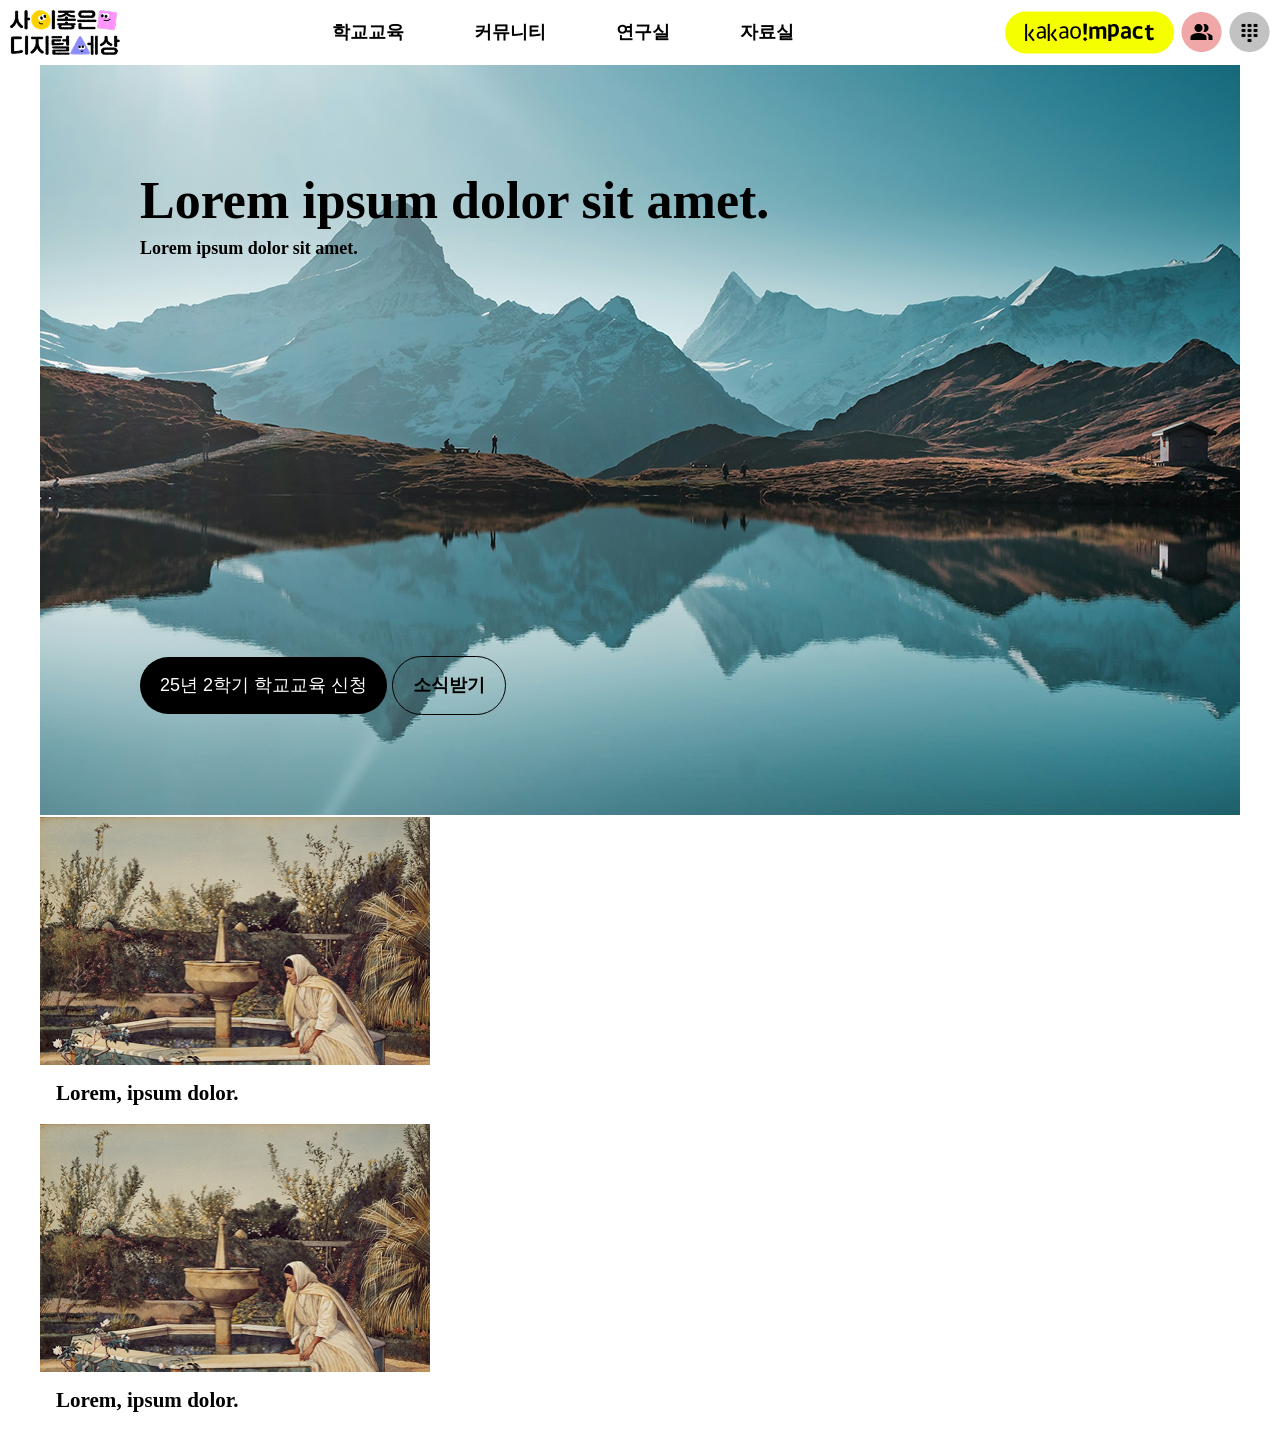
==== 01web/01html/01mysite/kakao/index.html @ fcaff333 "250903_1822" ====
<!DOCTYPE html>
<html lang="ko">
    <head>
        <meta charset="UTF-8" />
        <meta name="viewport" content="width=device-width, initial-scale=1.0" />
        <title>Document</title>
        <link rel="stylesheet" href="css/reset.css" />
        <link rel="stylesheet" href="css/style.css" />
        <style>
            .visualWrap {
                width: 1200px;
                height: 750px;
                /* background: skyblue; */
                background-image: url('img/visual02.png');
                margin-left: auto;
                margin-right: auto;
                padding: 100px;
            }
            .contWrap {
                /* background: pink; */
                width: 500px;
                height: 100%;
                display: flex;
                flex-direction: column;
                justify-content: space-between;
            }
            .btnWrap .btn {
                background-color: black;
                border: 0 none;
                padding: 18px 20px;
                border-radius: 30px;
                color: white;
            }
            .btnWrap .btn.outline {
                background-color: initial;
                color: black;
                font-weight: 700;
                border: 1px solid #000;
            }
            .header {
                padding: 10px;
                display: flex;
                width: 1280px;
                /* background: skyblue; */
                justify-content: space-between;
                align-items: center;
                margin: 0 auto;
            }
            .menuWrap {
                /* width: 500px; */
                display: flex;
                justify-content: space-between;
                gap: 70px;
                font-size: 18px;
                font-weight: 700;
            }
            .utilWrap {
                /* width: 300px; */
                display: flex;
                justify-content: space-between;
                align-items: center;
                gap: 7px;
            }
            /* contcard */

            .card {
                width: 390px;
            }
            .card img {
                width: 100%;
            }
            .card .card-body {
                padding: 16px;
            }
            .contWrap {
                width: 1200px;
                display: flex;
                justify-content: space-between;
                margin: auto;
                flex-wrap: wrap;
            }
        </style>
    </head>
    <body>
        <div class="header">
            <h1><img src="img/logo02.png" alt="" width="110px;" /></h1>
            <div class="menuWrap">
                <a href="#" class="link">학교교육</a>
                <a href="#" class="link">커뮤니티</a>
                <a href="#" class="link">연구실</a>
                <a href="#" class="link">자료실</a>
            </div>
            <div class="utilWrap">
                <img src="img/button01.png" alt="" />
                <img src="img/btn01_02.png" alt="" />
                <img src="img/btn01_03.png" alt="" />
            </div>
        </div>
        <div class="visualWrap">
            <div class="contWrap">
                <div>
                    <h2>Lorem ipsum dolor sit amet.</h2>
                    <h4>Lorem ipsum dolor sit amet.</h4>
                </div>
                <div class="btnWrap">
                    <button class="btn">25년 2학기 학교교육 신청</button>
                    <!-- <a href="#" class="btn">test</a> -->
                    <button class="btn outline">소식받기</button>
                </div>
            </div>
        </div>

        <!-- content -->
        <div class="contWrap">
            <div class="card">
                <img src="img/img (1).png" alt="" />
                <div class="card-body">
                    <h3>Lorem, ipsum dolor.</h3>
                </div>
            </div>
            <div class="card">
                <img src="img/img (1).png" alt="" />
                <div class="card-body">
                    <h3>Lorem, ipsum dolor.</h3>
                </div>
            </div>
            <!-- <script>
                var vData = [
                    { imgUrl: 'img (1).png', title: '찾아가는 학교교육1', stitle: '아동청소년대상' },
                    { imgUrl: 'img (2).png', title: '찾아가는 학교교육2', stitle: '아동청소년대상' },
                    { imgUrl: 'img (3).png', title: '찾아가는 학교교육3', stitle: '아동청소년대상' },
                    { imgUrl: 'img (1).png', title: '찾아가는 학교교육1', stitle: '아동청소년대상' },
                    { imgUrl: 'img (2).png', title: '찾아가는 학교교육2', stitle: '아동청소년대상' },
                    { imgUrl: 'img (3).png', title: '찾아가는 학교교육3', stitle: '아동청소년대상' },
                ];

                for (var i = 0; i < vData.length; i++) {
                    document.write("<div class='card'>");
                    document.write("<img src='img/" + vData[i].imgUrl + "' />");
                    document.write("<div class='card-body'>");
                    document.write('<h3>' + vData[i].title + '</h3>');
                    document.write('<p>' + vData[i].stitle + '</p>');
                    document.write('</div>');
                    document.write('</div>');
                }
            </script> -->
        </div>
    </body>
</html>
---- 01web/01html/01mysite/kakao/css/style.css ----
body,
button,
input,
select,
td,
textarea,
th {
    font-size: 18px;
    line-height: 1.15;
}

h2 {
    font-size: 52px;
    line-height: 1.4;
}

h4.desc {
    font-size: 30px;
    line-height: 1.4;
}

p {
    font-size: 16px;
}
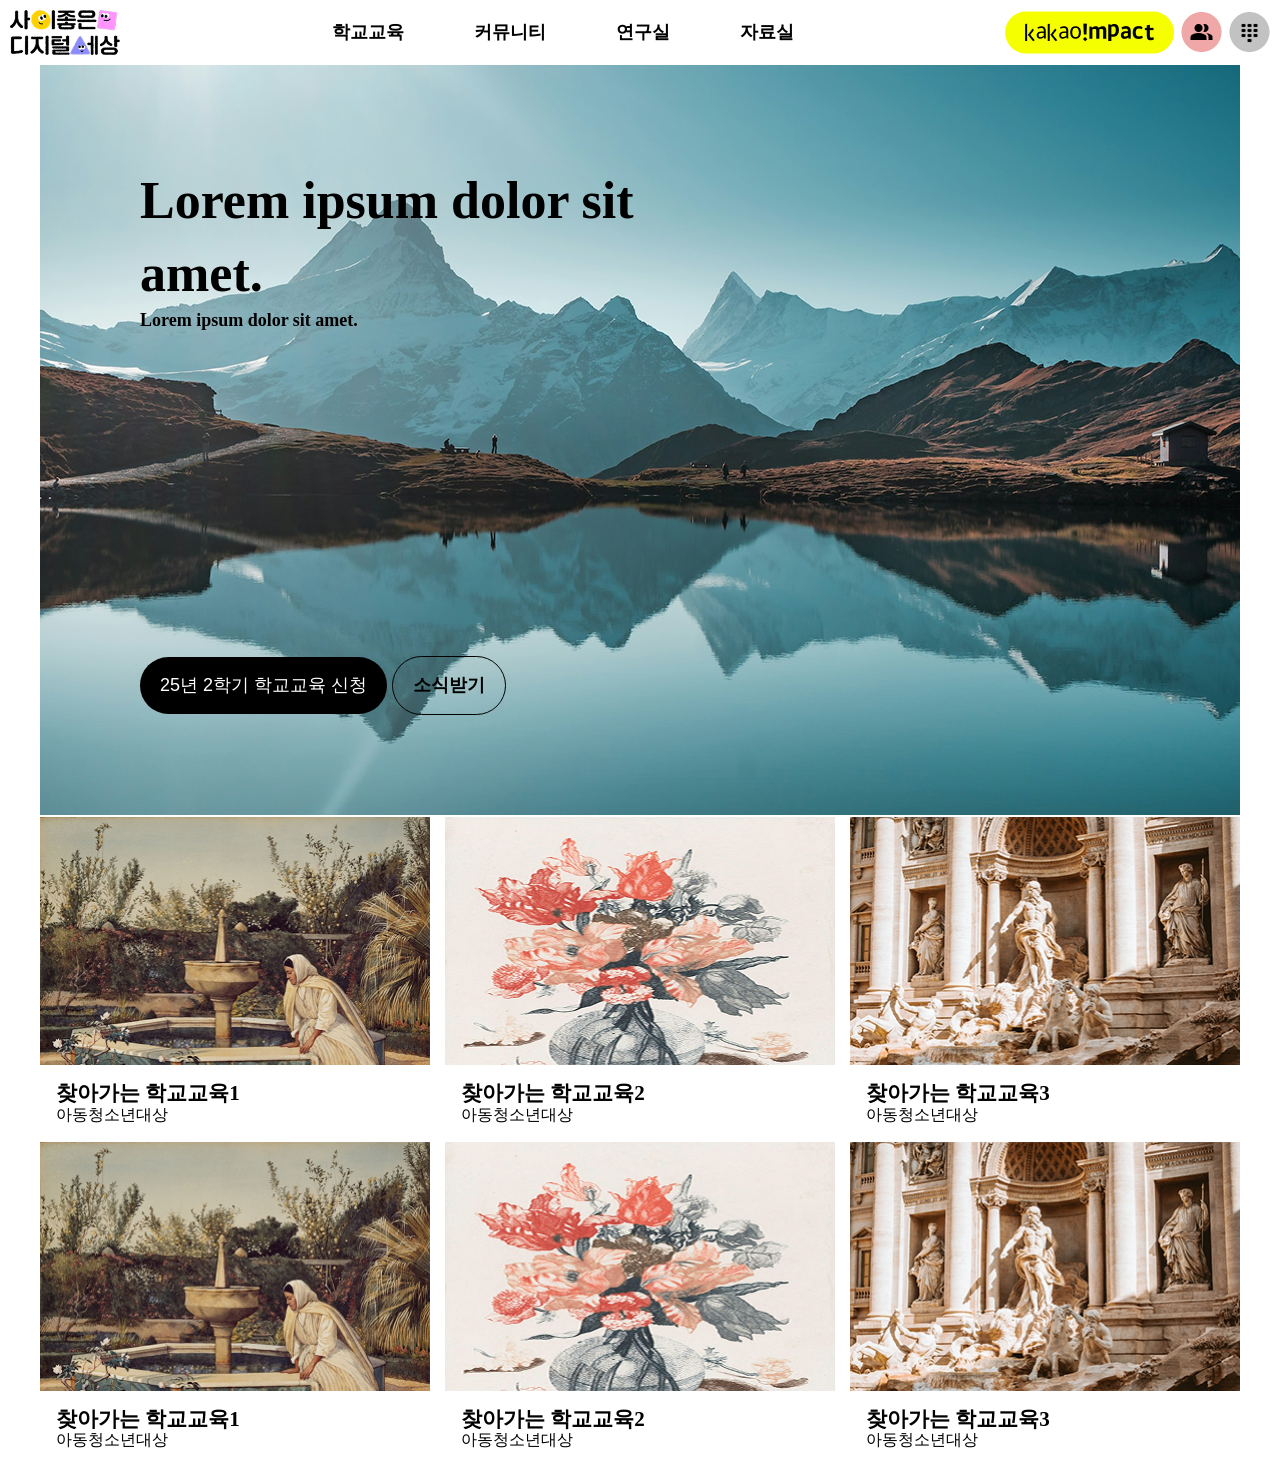
==== commit 74b57dc9: "250904_0930" ====
--- a/01web/01html/01mysite/kakao/index.html
+++ b/01web/01html/01mysite/kakao/index.html
@@ -72,7 +72,7 @@
             .card .card-body {
                 padding: 16px;
             }
-            .contWrap {
+            .cardWrap {
                 width: 1200px;
                 display: flex;
                 justify-content: space-between;
@@ -111,20 +111,15 @@
         </div>
 
         <!-- content -->
-        <div class="contWrap">
-            <div class="card">
+        <div class="cardWrap">
+            <!-- <div class="card">
                 <img src="img/img (1).png" alt="" />
                 <div class="card-body">
                     <h3>Lorem, ipsum dolor.</h3>
                 </div>
-            </div>
-            <div class="card">
-                <img src="img/img (1).png" alt="" />
-                <div class="card-body">
-                    <h3>Lorem, ipsum dolor.</h3>
-                </div>
-            </div>
-            <!-- <script>
+            </div> -->
+
+            <script>
                 var vData = [
                     { imgUrl: 'img (1).png', title: '찾아가는 학교교육1', stitle: '아동청소년대상' },
                     { imgUrl: 'img (2).png', title: '찾아가는 학교교육2', stitle: '아동청소년대상' },
@@ -143,7 +138,7 @@
                     document.write('</div>');
                     document.write('</div>');
                 }
-            </script> -->
+            </script>
         </div>
     </body>
 </html>
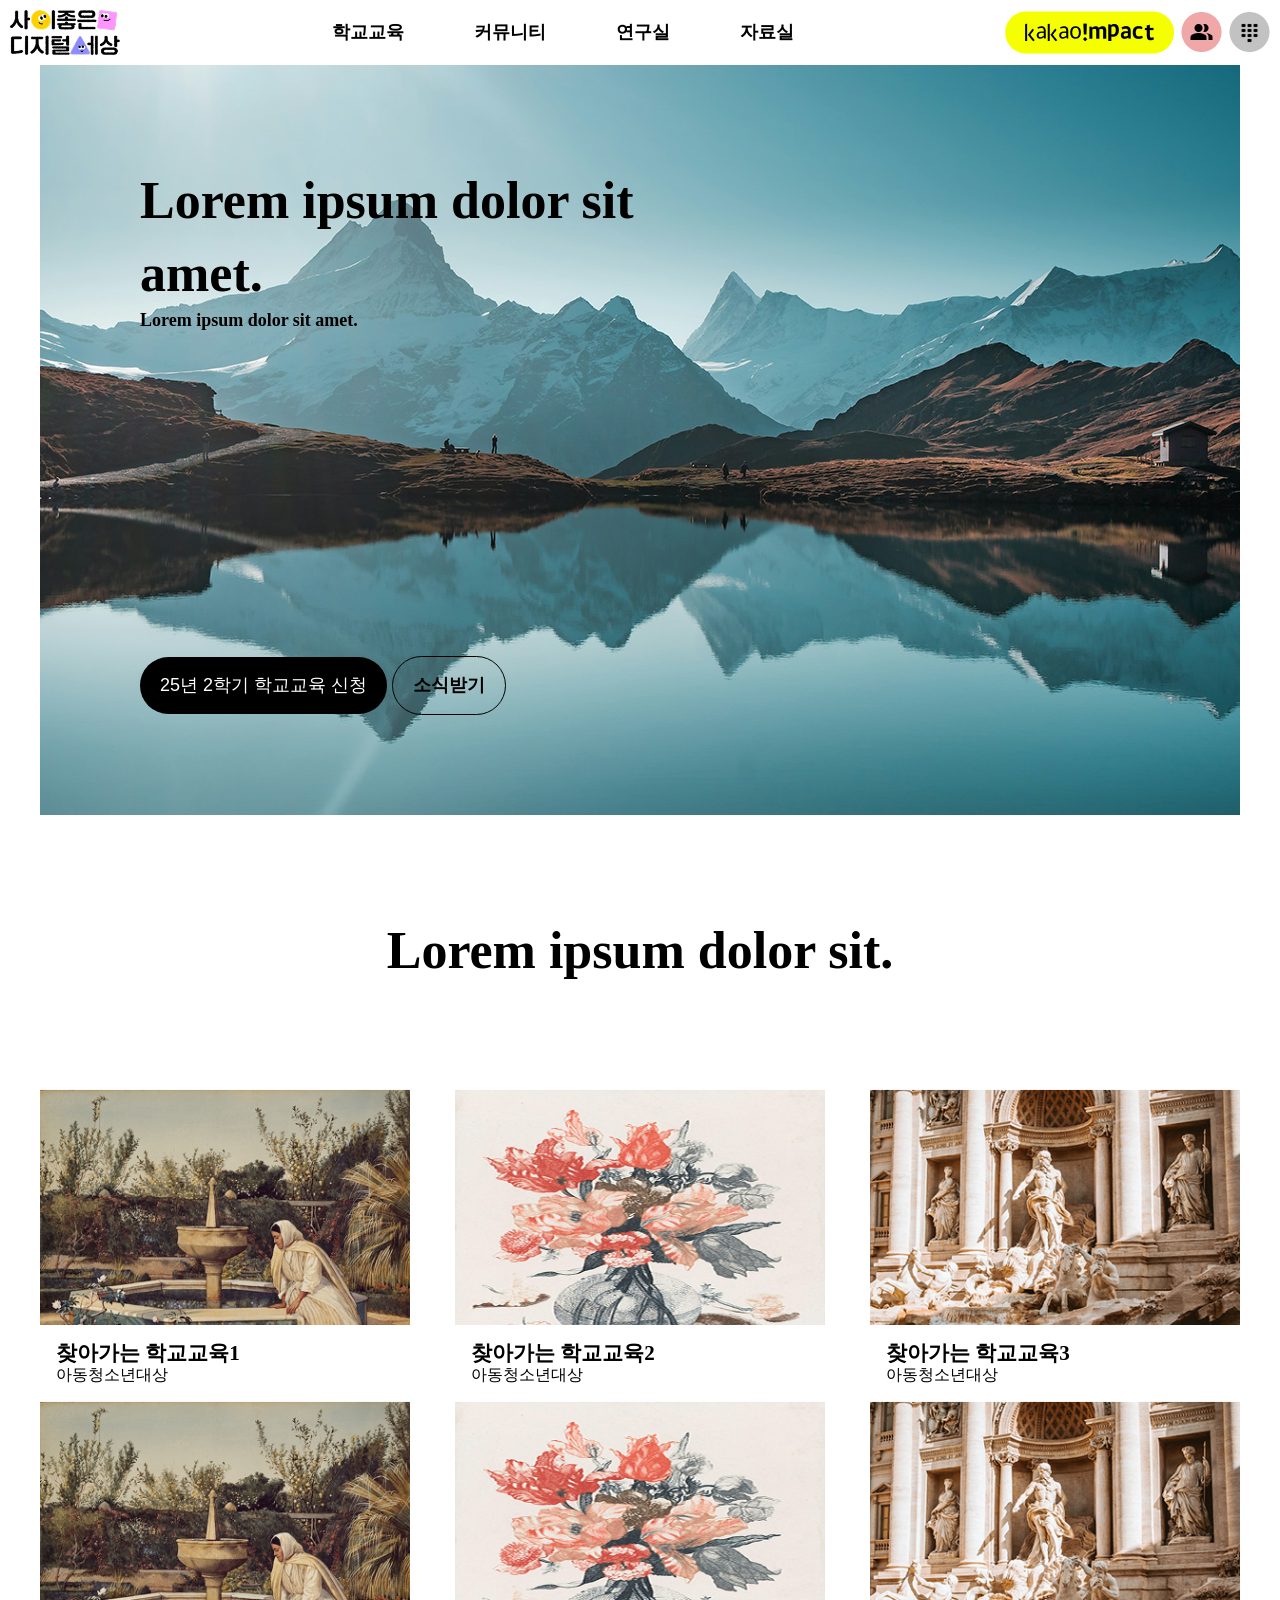
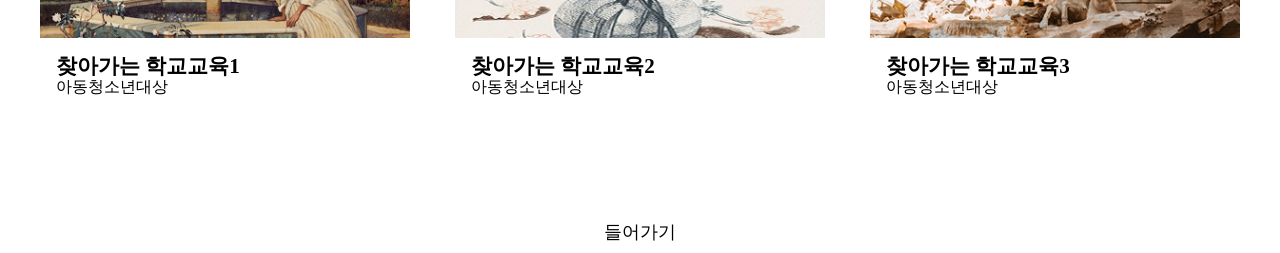
==== commit 55416ae7: "250904_1447" ====
--- a/01web/01html/01mysite/kakao/index.html
+++ b/01web/01html/01mysite/kakao/index.html
@@ -64,10 +64,13 @@
             /* contcard */
 
             .card {
-                width: 390px;
+                width: 370px;
+                transition: 0.3s;
+                cursor: pointer;
             }
             .card img {
                 width: 100%;
+                transition: 0.3s;
             }
             .card .card-body {
                 padding: 16px;
@@ -77,7 +80,16 @@
                 display: flex;
                 justify-content: space-between;
                 margin: auto;
+                padding-bottom: 100px;
                 flex-wrap: wrap;
+            }
+            .container h2 {
+                text-align: center;
+                padding: 100px;
+            }
+            .card:hover img {
+                transform: translateY(-10px);
+                box-shadow: 10px 10px 20px rgb(0, 0, 0, 0.3);
             }
         </style>
     </head>
@@ -111,34 +123,57 @@
         </div>
 
         <!-- content -->
-        <div class="cardWrap">
-            <!-- <div class="card">
-                <img src="img/img (1).png" alt="" />
-                <div class="card-body">
-                    <h3>Lorem, ipsum dolor.</h3>
-                </div>
-            </div> -->
 
-            <script>
-                var vData = [
-                    { imgUrl: 'img (1).png', title: '찾아가는 학교교육1', stitle: '아동청소년대상' },
-                    { imgUrl: 'img (2).png', title: '찾아가는 학교교육2', stitle: '아동청소년대상' },
-                    { imgUrl: 'img (3).png', title: '찾아가는 학교교육3', stitle: '아동청소년대상' },
-                    { imgUrl: 'img (1).png', title: '찾아가는 학교교육1', stitle: '아동청소년대상' },
-                    { imgUrl: 'img (2).png', title: '찾아가는 학교교육2', stitle: '아동청소년대상' },
-                    { imgUrl: 'img (3).png', title: '찾아가는 학교교육3', stitle: '아동청소년대상' },
-                ];
+        <div class="container">
+            <h2>Lorem ipsum dolor sit.</h2>
 
-                for (var i = 0; i < vData.length; i++) {
-                    document.write("<div class='card'>");
-                    document.write("<img src='img/" + vData[i].imgUrl + "' />");
-                    document.write("<div class='card-body'>");
-                    document.write('<h3>' + vData[i].title + '</h3>');
-                    document.write('<p>' + vData[i].stitle + '</p>');
-                    document.write('</div>');
-                    document.write('</div>');
-                }
-            </script>
+            <div class="cardWrap">
+                <!-- <div class="card">
+                    <img src="img/img (1).png" alt="" />
+                    <div class="card-body">
+                        <h3>Lorem, ipsum dolor.</h3>
+                    </div>
+                </div> -->
+
+                <script>
+                    var vData = [
+                        { imgUrl: 'img (1).png', title: '찾아가는 학교교육1', stitle: '아동청소년대상' },
+                        { imgUrl: 'img (2).png', title: '찾아가는 학교교육2', stitle: '아동청소년대상' },
+                        { imgUrl: 'img (3).png', title: '찾아가는 학교교육3', stitle: '아동청소년대상' },
+                        { imgUrl: 'img (1).png', title: '찾아가는 학교교육1', stitle: '아동청소년대상' },
+                        { imgUrl: 'img (2).png', title: '찾아가는 학교교육2', stitle: '아동청소년대상' },
+                        { imgUrl: 'img (3).png', title: '찾아가는 학교교육3', stitle: '아동청소년대상' },
+                    ];
+
+                    for (var i = 0; i < vData.length; i++) {
+                        document.write("<div class='card'>");
+                        document.write("<img src='img/" + vData[i].imgUrl + "' />");
+                        document.write("<div class='card-body'>");
+                        document.write('<h3>' + vData[i].title + '</h3>');
+                        document.write('<p>' + vData[i].stitle + '</p>');
+                        document.write('</div>');
+                        document.write('</div>');
+                    }
+                </script>
+            </div>
         </div>
+        <style>
+            .box {
+                width: 100px;
+                margin: 0 auto;
+                text-align: center;
+                padding: 10px;
+                cursor: pointer;
+                transition: 0.3s;
+                position: relative;
+            }
+            .box:hover {
+                width: 110px;
+                background: blue;
+                color: white;
+                left: 10px;
+            }
+        </style>
+        <div class="box">들어가기</div>
     </body>
 </html>
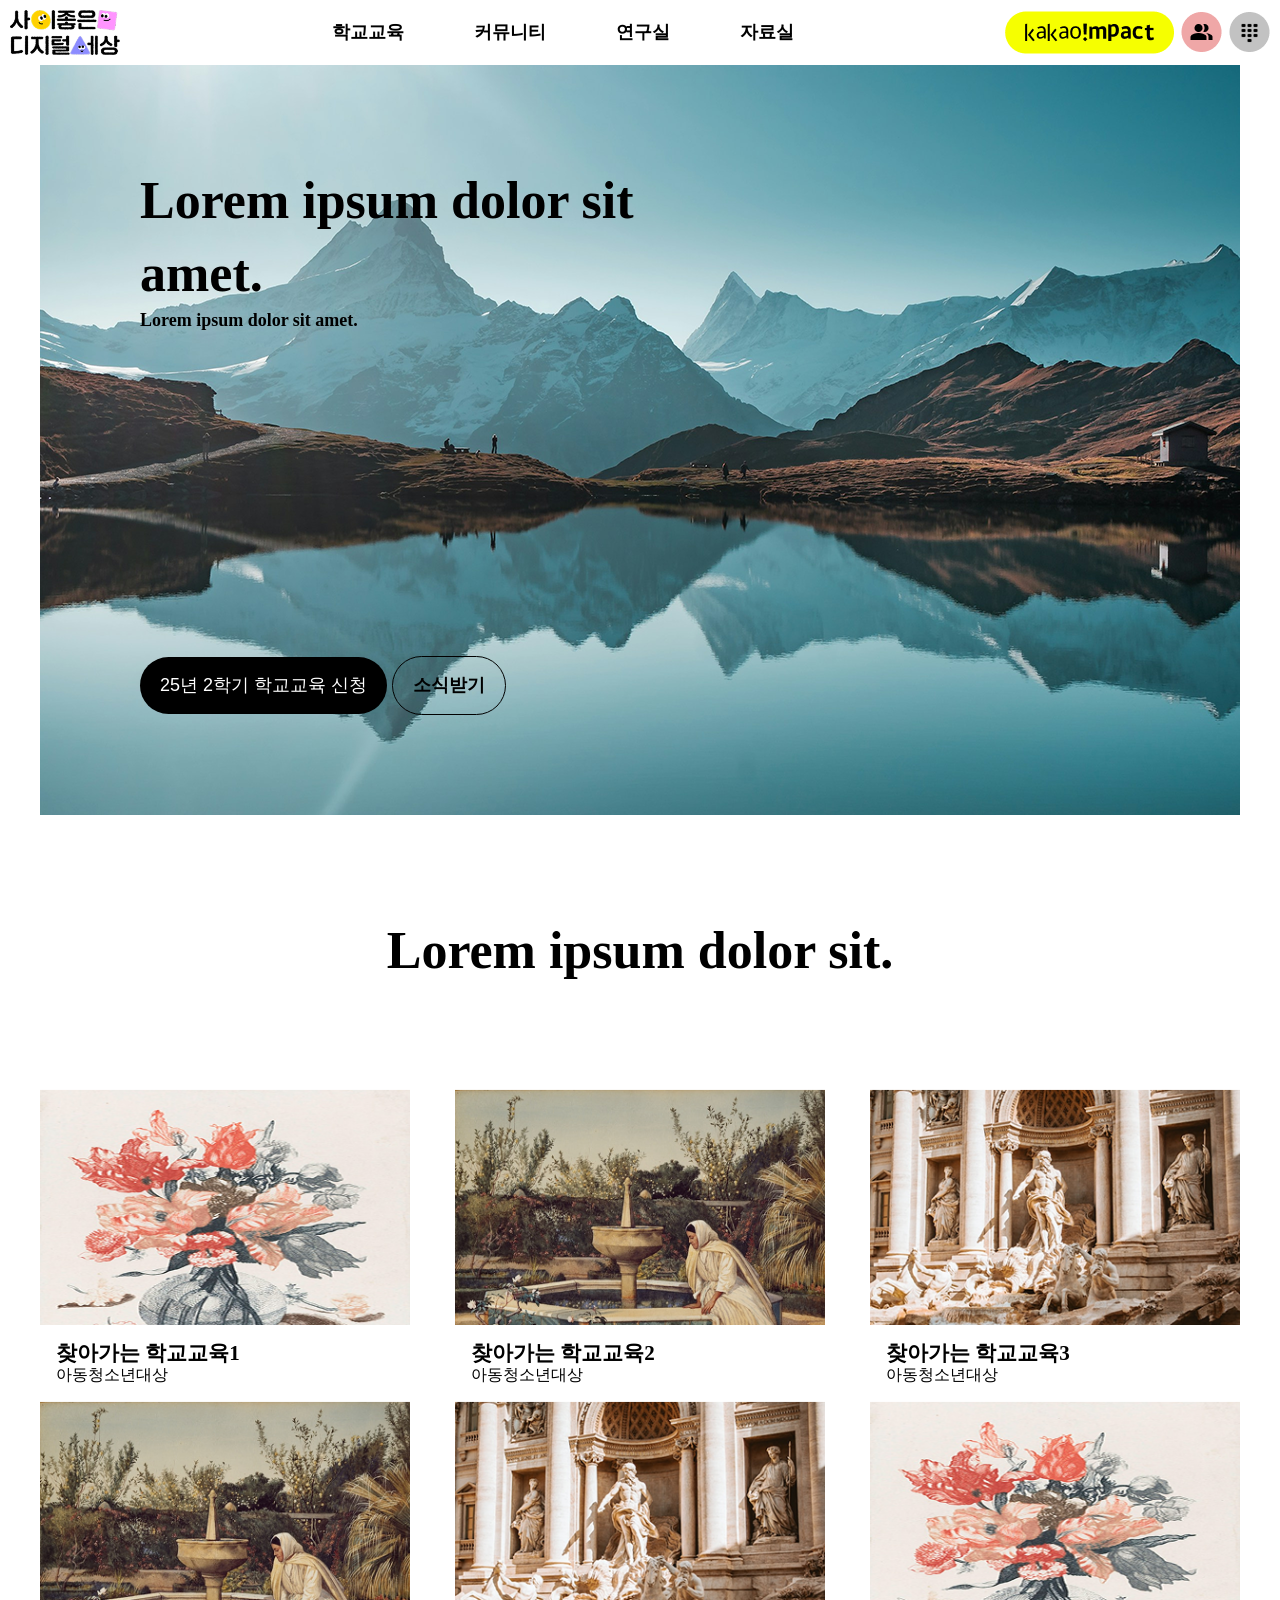
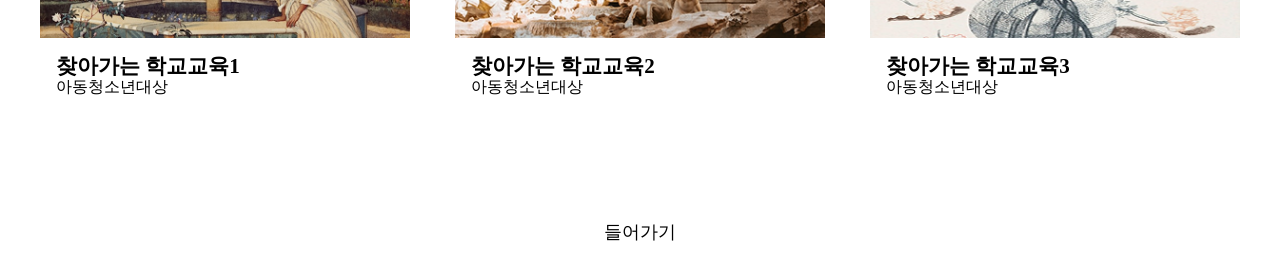
==== commit 64a40ee3: "250904_1450" ====
--- a/01web/01html/01mysite/kakao/index.html
+++ b/01web/01html/01mysite/kakao/index.html
@@ -137,12 +137,12 @@
 
                 <script>
                     var vData = [
-                        { imgUrl: 'img (1).png', title: '찾아가는 학교교육1', stitle: '아동청소년대상' },
-                        { imgUrl: 'img (2).png', title: '찾아가는 학교교육2', stitle: '아동청소년대상' },
+                        { imgUrl: 'img (2).png', title: '찾아가는 학교교육1', stitle: '아동청소년대상' },
+                        { imgUrl: 'img (1).png', title: '찾아가는 학교교육2', stitle: '아동청소년대상' },
                         { imgUrl: 'img (3).png', title: '찾아가는 학교교육3', stitle: '아동청소년대상' },
                         { imgUrl: 'img (1).png', title: '찾아가는 학교교육1', stitle: '아동청소년대상' },
-                        { imgUrl: 'img (2).png', title: '찾아가는 학교교육2', stitle: '아동청소년대상' },
-                        { imgUrl: 'img (3).png', title: '찾아가는 학교교육3', stitle: '아동청소년대상' },
+                        { imgUrl: 'img (3).png', title: '찾아가는 학교교육2', stitle: '아동청소년대상' },
+                        { imgUrl: 'img (2).png', title: '찾아가는 학교교육3', stitle: '아동청소년대상' },
                     ];
 
                     for (var i = 0; i < vData.length; i++) {
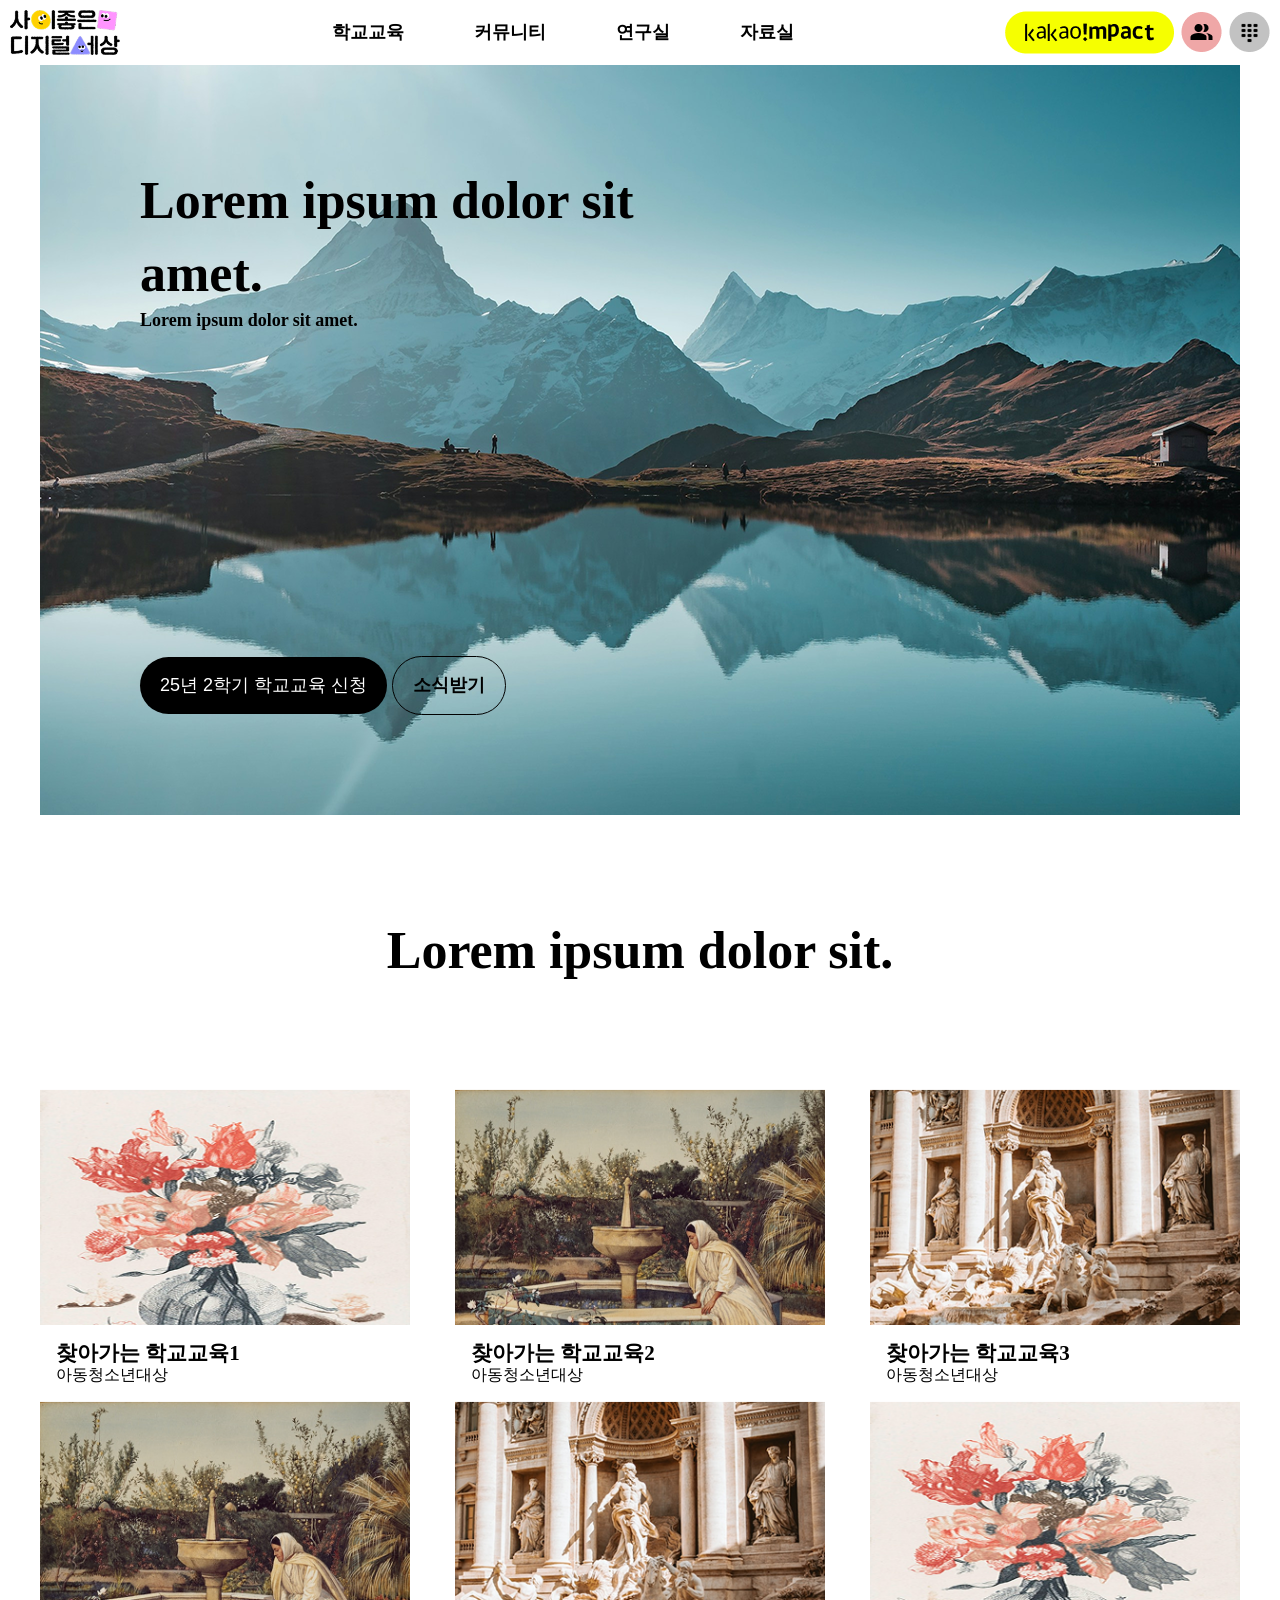
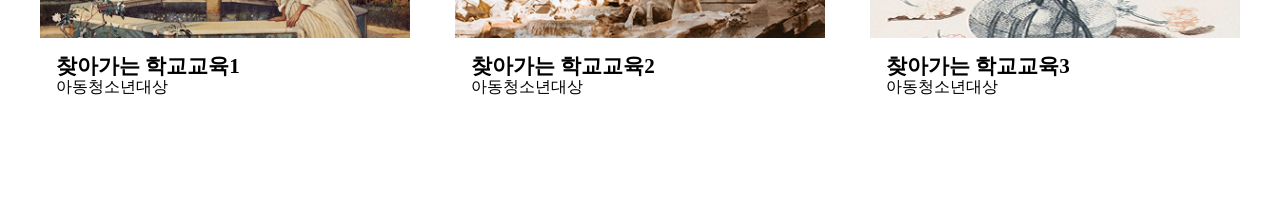
==== commit 9c2eb96a: "250904_1625" ====
--- a/01web/01html/01mysite/kakao/index.html
+++ b/01web/01html/01mysite/kakao/index.html
@@ -1,163 +1,188 @@
 <!DOCTYPE html>
 <html lang="ko">
-    <head>
-        <meta charset="UTF-8" />
-        <meta name="viewport" content="width=device-width, initial-scale=1.0" />
-        <title>Document</title>
-        <link rel="stylesheet" href="css/reset.css" />
-        <link rel="stylesheet" href="css/style.css" />
-        <style>
-            .visualWrap {
-                width: 1200px;
-                height: 750px;
-                /* background: skyblue; */
-                background-image: url('img/visual02.png');
-                margin-left: auto;
-                margin-right: auto;
-                padding: 100px;
-            }
-            .contWrap {
-                /* background: pink; */
-                width: 500px;
-                height: 100%;
-                display: flex;
-                flex-direction: column;
-                justify-content: space-between;
-            }
-            .btnWrap .btn {
-                background-color: black;
-                border: 0 none;
-                padding: 18px 20px;
-                border-radius: 30px;
-                color: white;
-            }
-            .btnWrap .btn.outline {
-                background-color: initial;
-                color: black;
-                font-weight: 700;
-                border: 1px solid #000;
-            }
-            .header {
-                padding: 10px;
-                display: flex;
-                width: 1280px;
-                /* background: skyblue; */
-                justify-content: space-between;
-                align-items: center;
-                margin: 0 auto;
-            }
-            .menuWrap {
-                /* width: 500px; */
-                display: flex;
-                justify-content: space-between;
-                gap: 70px;
-                font-size: 18px;
-                font-weight: 700;
-            }
-            .utilWrap {
-                /* width: 300px; */
-                display: flex;
-                justify-content: space-between;
-                align-items: center;
-                gap: 7px;
-            }
-            /* contcard */
-
-            .card {
-                width: 370px;
-                transition: 0.3s;
-                cursor: pointer;
-            }
-            .card img {
-                width: 100%;
-                transition: 0.3s;
-            }
-            .card .card-body {
-                padding: 16px;
-            }
-            .cardWrap {
-                width: 1200px;
-                display: flex;
-                justify-content: space-between;
-                margin: auto;
-                padding-bottom: 100px;
-                flex-wrap: wrap;
-            }
-            .container h2 {
-                text-align: center;
-                padding: 100px;
-            }
-            .card:hover img {
-                transform: translateY(-10px);
-                box-shadow: 10px 10px 20px rgb(0, 0, 0, 0.3);
-            }
-        </style>
-    </head>
-    <body>
-        <div class="header">
-            <h1><img src="img/logo02.png" alt="" width="110px;" /></h1>
-            <div class="menuWrap">
-                <a href="#" class="link">학교교육</a>
-                <a href="#" class="link">커뮤니티</a>
-                <a href="#" class="link">연구실</a>
-                <a href="#" class="link">자료실</a>
-            </div>
-            <div class="utilWrap">
-                <img src="img/button01.png" alt="" />
-                <img src="img/btn01_02.png" alt="" />
-                <img src="img/btn01_03.png" alt="" />
-            </div>
+  <head>
+    <meta charset="UTF-8" />
+    <meta name="viewport" content="width=device-width, initial-scale=1.0" />
+    <title>Document</title>
+    <link rel="stylesheet" href="css/reset.css" />
+    <link rel="stylesheet" href="css/style.css" />
+    <style>
+      .visualWrap {
+        width: 1200px;
+        height: 750px;
+        /* background: skyblue; */
+        background-image: url('img/visual02.png');
+        margin-left: auto;
+        margin-right: auto;
+        padding: 100px;
+      }
+      .contWrap {
+        /* background: pink; */
+        width: 500px;
+        height: 100%;
+        display: flex;
+        flex-direction: column;
+        justify-content: space-between;
+      }
+      .btnWrap .btn {
+        background-color: black;
+        border: 0 none;
+        padding: 18px 20px;
+        border-radius: 30px;
+        color: white;
+      }
+      .btnWrap .btn.outline {
+        background-color: initial;
+        color: black;
+        font-weight: 700;
+        border: 1px solid #000;
+      }
+      .header {
+        padding: 10px;
+        display: flex;
+        width: 1280px;
+        /* background: skyblue; */
+        justify-content: space-between;
+        align-items: center;
+        margin: 0 auto;
+      }
+      .menuWrap {
+        /* width: 500px; */
+        display: flex;
+        justify-content: space-between;
+        gap: 70px;
+        font-size: 18px;
+        font-weight: 700;
+      }
+      .utilWrap {
+        /* width: 300px; */
+        display: flex;
+        justify-content: space-between;
+        align-items: center;
+        gap: 7px;
+      }
+      /* contcard */
+
+      .card {
+        width: 370px;
+        transition: 0.3s;
+        cursor: pointer;
+      }
+      .card img {
+        width: 100%;
+        transition: 0.3s;
+      }
+      .card .card-body {
+        padding: 16px;
+      }
+      .cardWrap {
+        width: 1200px;
+        display: flex;
+        justify-content: space-between;
+        margin: auto;
+        padding-bottom: 100px;
+        flex-wrap: wrap;
+      }
+      .container h2 {
+        text-align: center;
+        padding: 100px;
+      }
+      .card:hover img {
+        transform: translateY(-10px);
+        box-shadow: 10px 10px 20px rgb(0, 0, 0, 0.3);
+      }
+    </style>
+  </head>
+  <body>
+    <div class="header">
+      <h1><img src="img/logo02.png" alt="" width="110px;" /></h1>
+      <div class="menuWrap">
+        <a href="#" class="link">학교교육</a>
+        <a href="#" class="link">커뮤니티</a>
+        <a href="#" class="link">연구실</a>
+        <a href="#" class="link">자료실</a>
+      </div>
+      <div class="utilWrap">
+        <img src="img/button01.png" alt="" />
+        <img src="img/btn01_02.png" alt="" />
+        <img src="img/btn01_03.png" alt="" />
+      </div>
+    </div>
+    <div class="visualWrap">
+      <div class="contWrap">
+        <div>
+          <h2>Lorem ipsum dolor sit amet.</h2>
+          <h4>Lorem ipsum dolor sit amet.</h4>
         </div>
-        <div class="visualWrap">
-            <div class="contWrap">
-                <div>
-                    <h2>Lorem ipsum dolor sit amet.</h2>
-                    <h4>Lorem ipsum dolor sit amet.</h4>
-                </div>
-                <div class="btnWrap">
-                    <button class="btn">25년 2학기 학교교육 신청</button>
-                    <!-- <a href="#" class="btn">test</a> -->
-                    <button class="btn outline">소식받기</button>
-                </div>
-            </div>
+        <div class="btnWrap">
+          <button class="btn">25년 2학기 학교교육 신청</button>
+          <!-- <a href="#" class="btn">test</a> -->
+          <button class="btn outline">소식받기</button>
         </div>
-
-        <!-- content -->
-
-        <div class="container">
-            <h2>Lorem ipsum dolor sit.</h2>
-
-            <div class="cardWrap">
-                <!-- <div class="card">
+      </div>
+    </div>
+
+    <!-- content -->
+
+    <div class="container">
+      <h2>Lorem ipsum dolor sit.</h2>
+
+      <div class="cardWrap">
+        <!-- <div class="card">
                     <img src="img/img (1).png" alt="" />
                     <div class="card-body">
                         <h3>Lorem, ipsum dolor.</h3>
                     </div>
                 </div> -->
 
-                <script>
-                    var vData = [
-                        { imgUrl: 'img (2).png', title: '찾아가는 학교교육1', stitle: '아동청소년대상' },
-                        { imgUrl: 'img (1).png', title: '찾아가는 학교교육2', stitle: '아동청소년대상' },
-                        { imgUrl: 'img (3).png', title: '찾아가는 학교교육3', stitle: '아동청소년대상' },
-                        { imgUrl: 'img (1).png', title: '찾아가는 학교교육1', stitle: '아동청소년대상' },
-                        { imgUrl: 'img (3).png', title: '찾아가는 학교교육2', stitle: '아동청소년대상' },
-                        { imgUrl: 'img (2).png', title: '찾아가는 학교교육3', stitle: '아동청소년대상' },
-                    ];
-
-                    for (var i = 0; i < vData.length; i++) {
-                        document.write("<div class='card'>");
-                        document.write("<img src='img/" + vData[i].imgUrl + "' />");
-                        document.write("<div class='card-body'>");
-                        document.write('<h3>' + vData[i].title + '</h3>');
-                        document.write('<p>' + vData[i].stitle + '</p>');
-                        document.write('</div>');
-                        document.write('</div>');
-                    }
-                </script>
-            </div>
-        </div>
-        <style>
+        <script>
+          var vData = [
+            {
+              imgUrl: 'img (2).png',
+              title: '찾아가는 학교교육1',
+              stitle: '아동청소년대상',
+            },
+            {
+              imgUrl: 'img (1).png',
+              title: '찾아가는 학교교육2',
+              stitle: '아동청소년대상',
+            },
+            {
+              imgUrl: 'img (3).png',
+              title: '찾아가는 학교교육3',
+              stitle: '아동청소년대상',
+            },
+            {
+              imgUrl: 'img (1).png',
+              title: '찾아가는 학교교육1',
+              stitle: '아동청소년대상',
+            },
+            {
+              imgUrl: 'img (3).png',
+              title: '찾아가는 학교교육2',
+              stitle: '아동청소년대상',
+            },
+            {
+              imgUrl: 'img (2).png',
+              title: '찾아가는 학교교육3',
+              stitle: '아동청소년대상',
+            },
+          ];
+
+          for (var i = 0; i < vData.length; i++) {
+            document.write("<div class='card'>");
+            document.write("<img src='img/" + vData[i].imgUrl + "' />");
+            document.write("<div class='card-body'>");
+            document.write('<h3>' + vData[i].title + '</h3>');
+            document.write('<p>' + vData[i].stitle + '</p>');
+            document.write('</div>');
+            document.write('</div>');
+          }
+        </script>
+      </div>
+    </div>
+
+    <!-- <style>
             .box {
                 width: 100px;
                 margin: 0 auto;
@@ -174,6 +199,6 @@
                 left: 10px;
             }
         </style>
-        <div class="box">들어가기</div>
-    </body>
+        <div class="box">들어가기</div> -->
+  </body>
 </html>
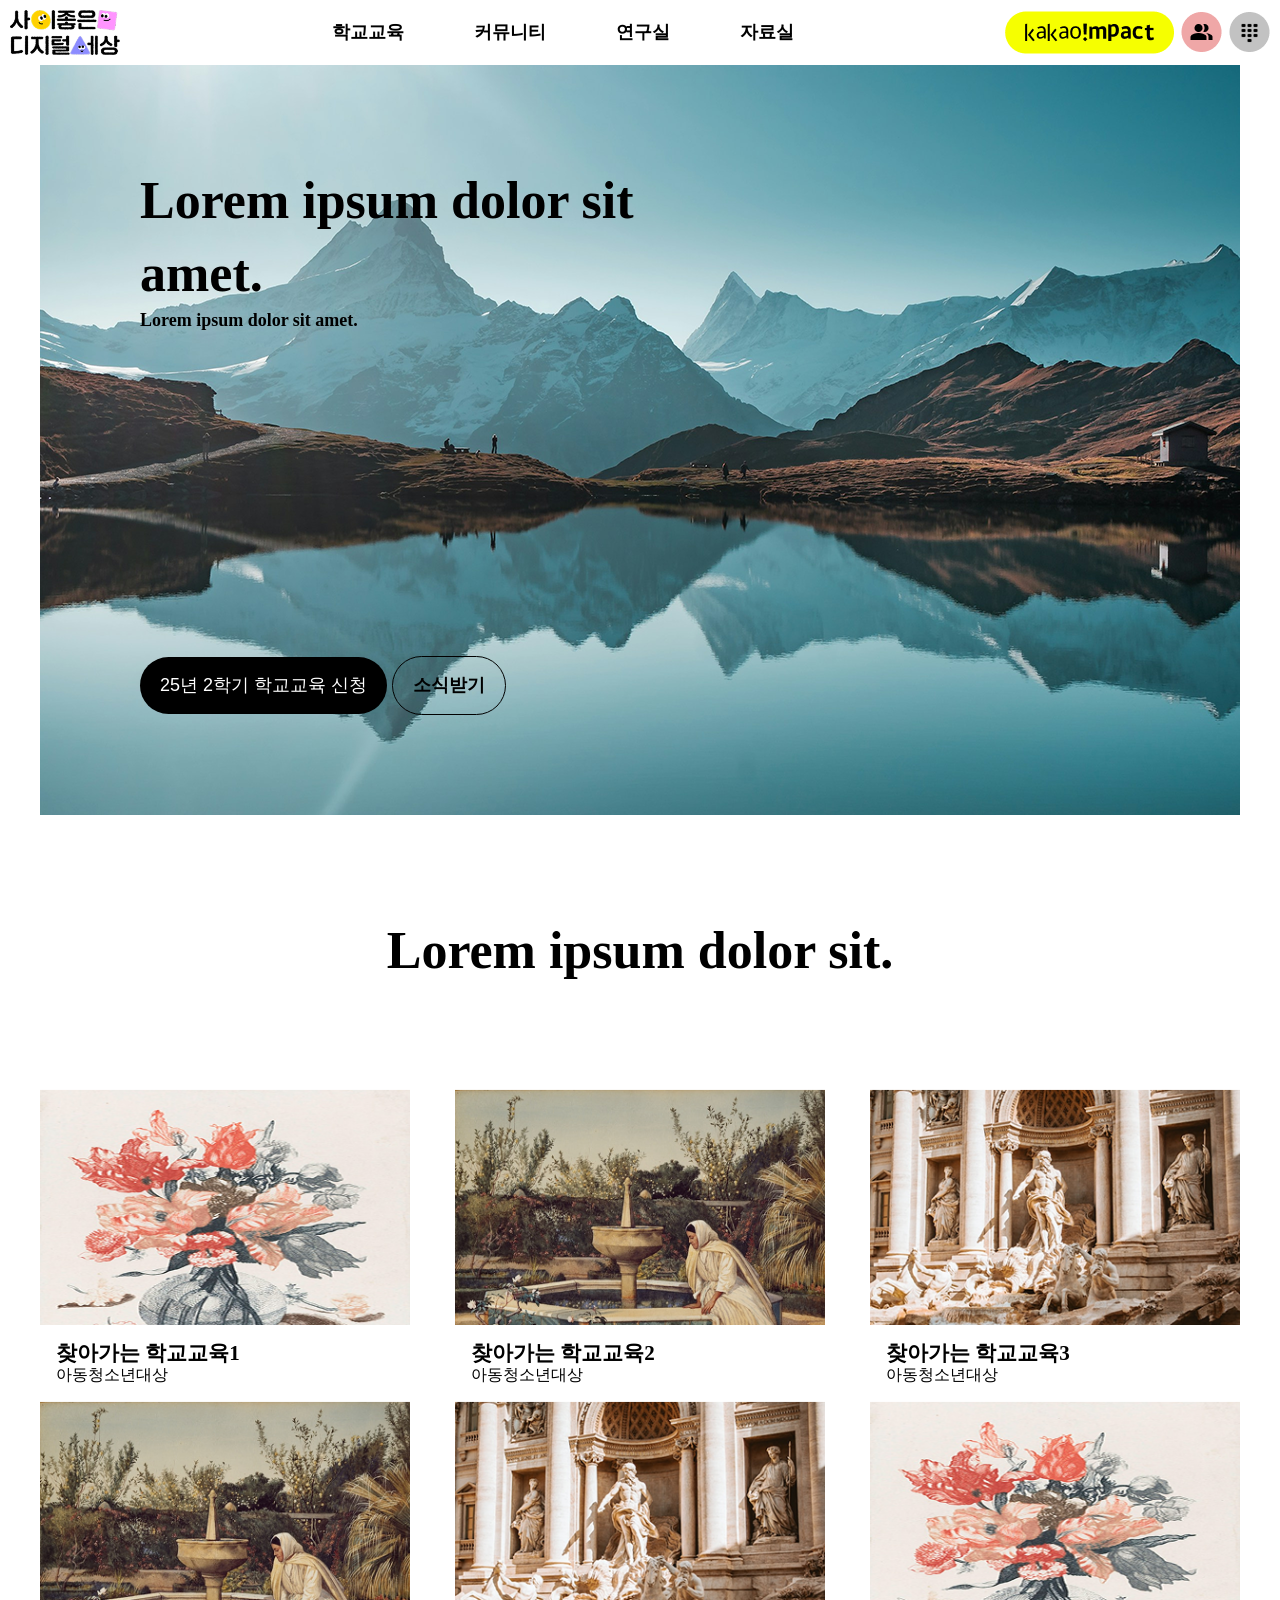
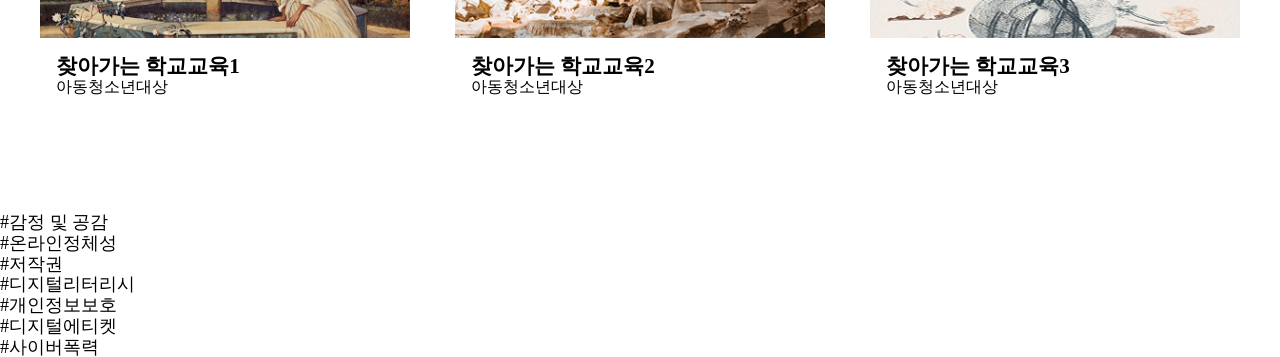
==== commit 7538dfa0: "250904_1630" ====
--- a/01web/01html/01mysite/kakao/index.html
+++ b/01web/01html/01mysite/kakao/index.html
@@ -181,7 +181,26 @@
         </script>
       </div>
     </div>
-
+    <div class="container2">
+      <div class="texticontWrap">
+        <div class="textWrap"></div>
+        <div class="iconWrap">
+          <div class="iwWrap1">
+            <div class="icon i1">#감정 및 공감</div>
+            <div class="icon i2">#온라인정체성</div>
+            <div class="icon i3">#저작권</div>
+          </div>
+          <div class="iwWrap2">
+            <div class="icon i4">#디지털리터리시</div>
+            <div class="icon i5">#개인정보보호</div>
+          </div>
+          <div class="iwWrap3">
+            <div class="icon i6">#디지털에티켓</div>
+            <div class="icon i7">#사이버폭력</div>
+          </div>
+        </div>
+      </div>
+    </div>
     <!-- <style>
             .box {
                 width: 100px;
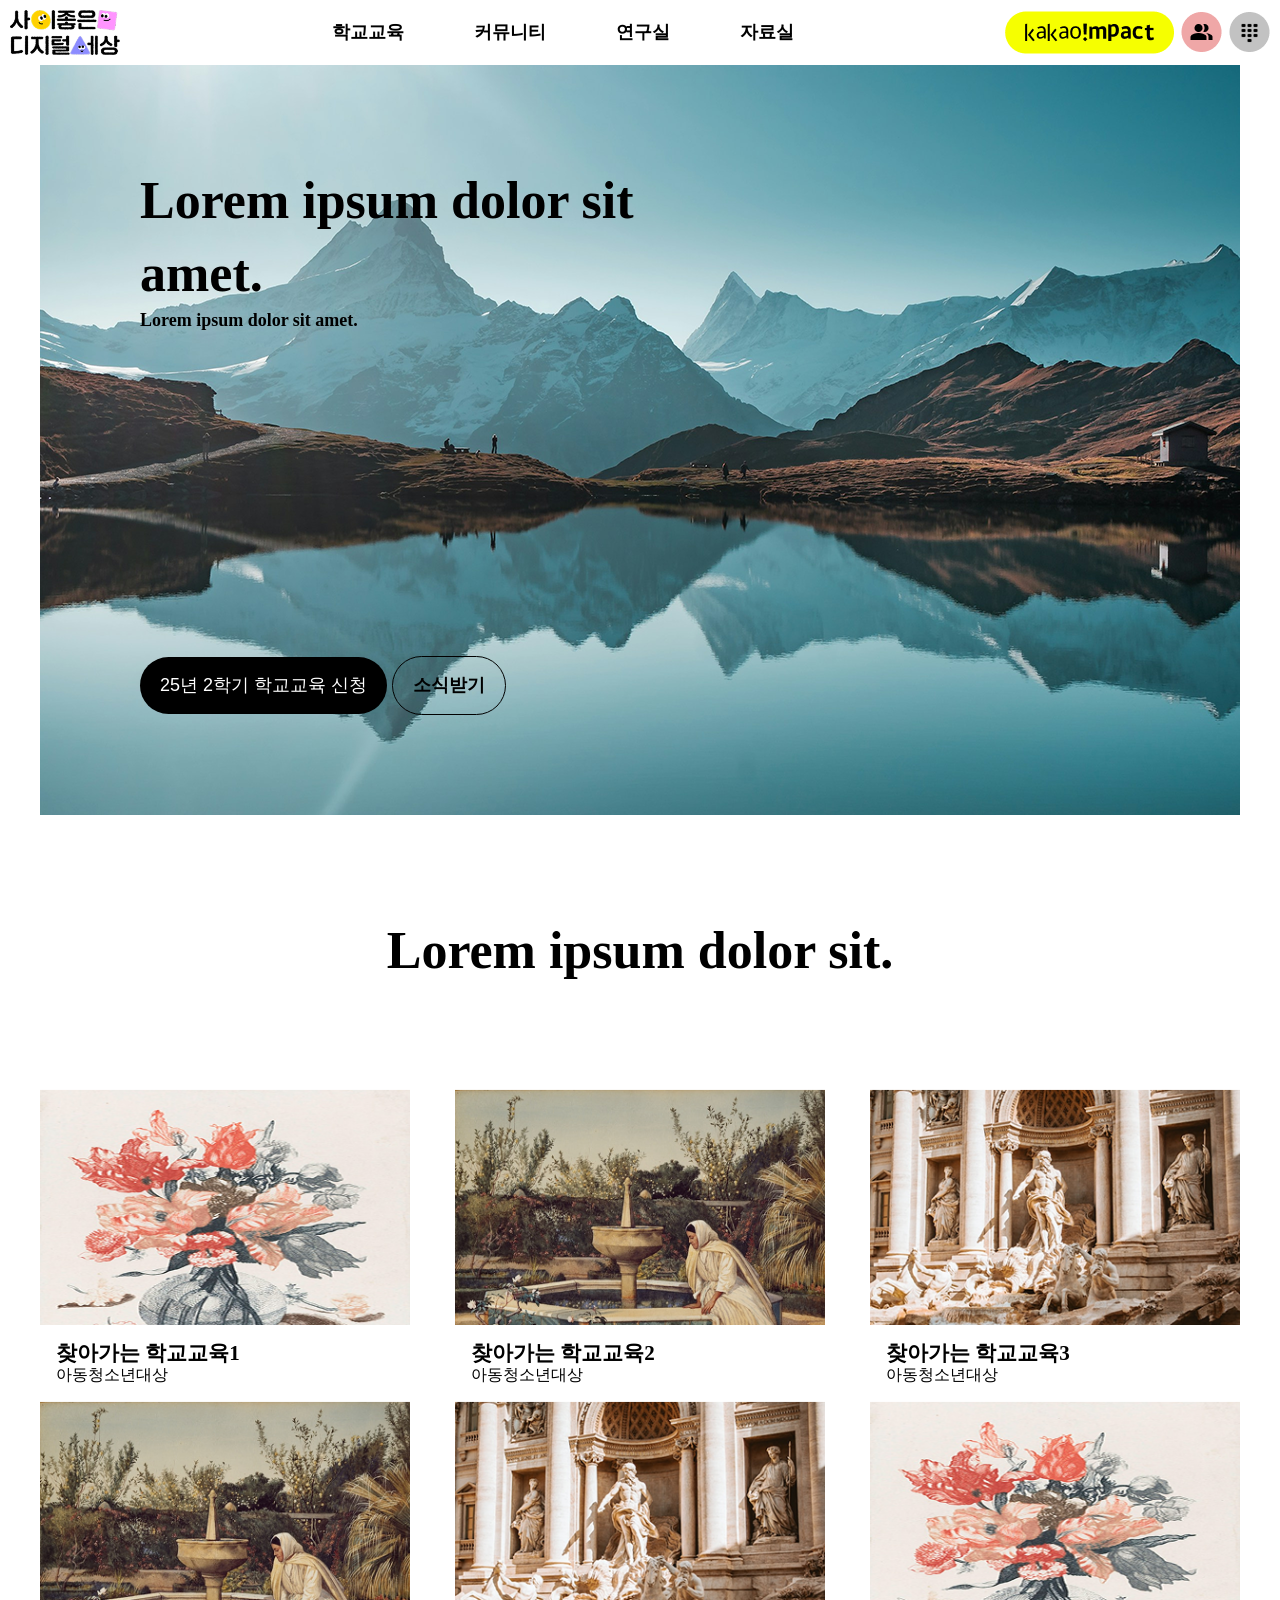
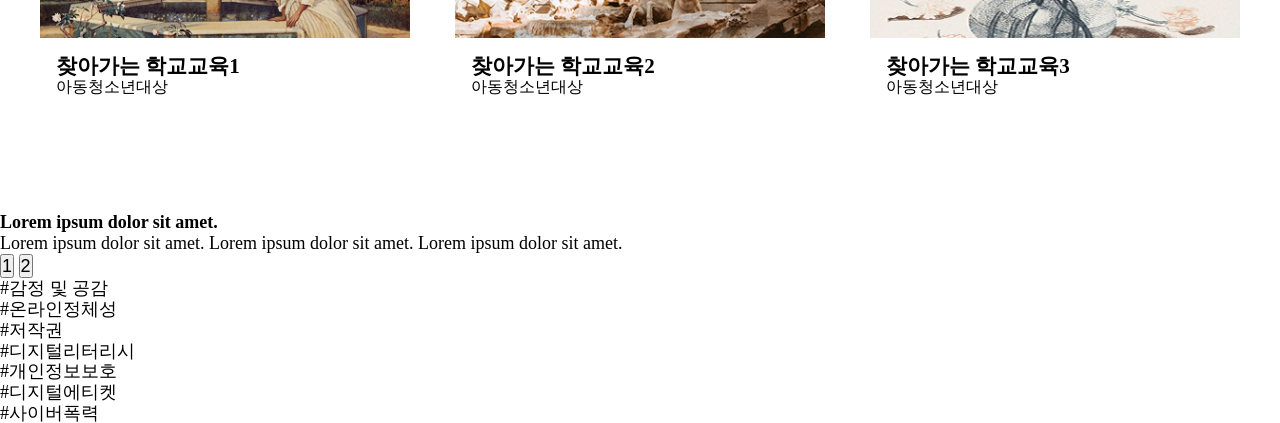
==== commit dc17ea5c: "250904_1730" ====
--- a/01web/01html/01mysite/kakao/index.html
+++ b/01web/01html/01mysite/kakao/index.html
@@ -183,7 +183,16 @@
     </div>
     <div class="container2">
       <div class="texticontWrap">
-        <div class="textWrap"></div>
+        <div class="textWrap">
+          <h4>Lorem ipsum dolor sit amet.</h4>
+          <span>Lorem ipsum dolor sit amet.</span>
+          <span>Lorem ipsum dolor sit amet.</span>
+          <span>Lorem ipsum dolor sit amet.</span>
+          <div class="buttonWrap">
+            <button>1</button>
+            <button>2</button>
+          </div>
+        </div>
         <div class="iconWrap">
           <div class="iwWrap1">
             <div class="icon i1">#감정 및 공감</div>
